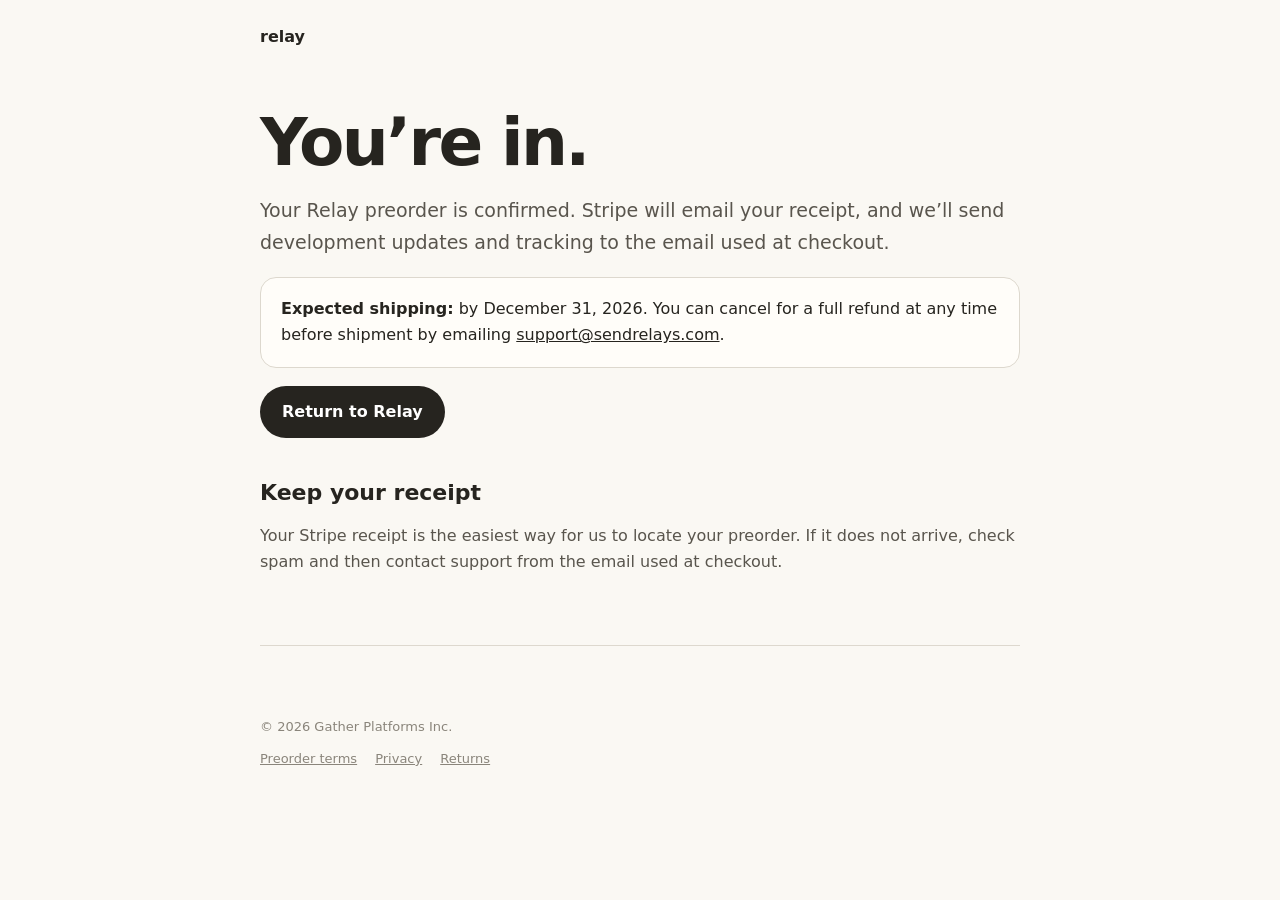
==== order-confirmed.html @ 5e167f83 "Launch Relay preorder site" ====
<!doctype html><html lang="en"><head><meta charset="utf-8"><meta name="viewport" content="width=device-width,initial-scale=1"><title>Relay Preorder Confirmed</title><link rel="stylesheet" href="legal.css"></head><body><header><a href="index.html">relay</a></header><main><h1>You’re in.</h1><p class="lede">Your Relay preorder is confirmed. Stripe will email your receipt, and we’ll send development updates and tracking to the email used at checkout.</p><div class="notice"><strong>Expected shipping:</strong> by December 31, 2026. You can cancel for a full refund at any time before shipment by emailing <a href="mailto:support@sendrelays.com">support@sendrelays.com</a>.</div><a class="button" href="index.html">Return to Relay</a><h2>Keep your receipt</h2><p>Your Stripe receipt is the easiest way for us to locate your preorder. If it does not arrive, check spam and then contact support from the email used at checkout.</p></main><footer>© 2026 Gather Platforms Inc.<nav><a href="preorder-policy.html">Preorder terms</a><a href="privacy.html">Privacy</a><a href="returns.html">Returns</a></nav></footer></body></html>
---- legal.css ----
@font-face{font-family:GeneralSans;src:local("Arial");font-display:swap}*{box-sizing:border-box}body{margin:0;background:#faf8f3;color:#26241f;font-family:GeneralSans,system-ui,-apple-system,sans-serif;line-height:1.65}a{color:inherit}header,main,footer{width:min(760px,calc(100% - 40px));margin:auto}header{display:flex;justify-content:space-between;align-items:center;padding:24px 0 60px}header a{text-decoration:none;font-weight:650}.pill{padding:9px 16px;border-radius:999px;background:#26241f;color:#fff;font-size:13px}h1{font-size:clamp(38px,7vw,66px);line-height:1;letter-spacing:-.04em;margin:0 0 16px}h2{font-size:22px;line-height:1.2;margin:42px 0 10px}h3{font-size:17px;margin:28px 0 7px}p,li{color:#59554d}.lede{font-size:19px;max-width:62ch}.meta{font-size:13px;color:#8a857b;margin-bottom:42px}.notice{padding:18px 20px;border:1px solid #ddd8ce;border-radius:16px;background:#fffdf9}.button{display:inline-block;margin-top:18px;padding:13px 22px;border-radius:999px;background:#26241f;color:#fff;text-decoration:none;font-weight:600}footer{padding:70px 0 45px;border-top:1px solid #ddd8ce;margin-top:70px;font-size:13px;color:#8a857b}footer nav{display:flex;flex-wrap:wrap;gap:10px 18px;margin-top:10px}ul{padding-left:22px}@media(max-width:520px){header{padding-bottom:40px}}
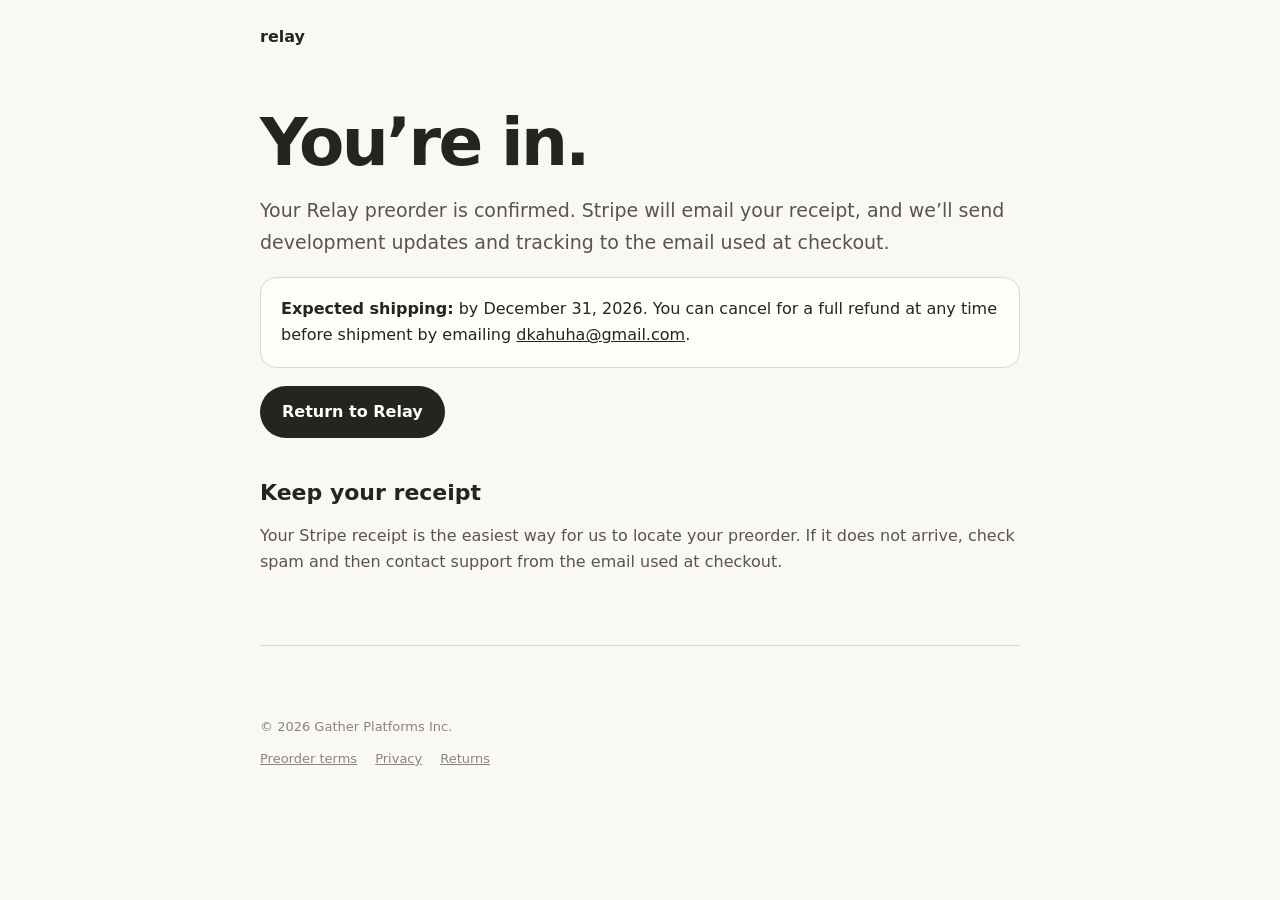
==== commit 8546ffde: "fix: use reachable preorder support email" ====
--- a/order-confirmed.html
+++ b/order-confirmed.html
@@ -1 +1 @@
-<!doctype html><html lang="en"><head><meta charset="utf-8"><meta name="viewport" content="width=device-width,initial-scale=1"><title>Relay Preorder Confirmed</title><link rel="stylesheet" href="legal.css"></head><body><header><a href="index.html">relay</a></header><main><h1>You’re in.</h1><p class="lede">Your Relay preorder is confirmed. Stripe will email your receipt, and we’ll send development updates and tracking to the email used at checkout.</p><div class="notice"><strong>Expected shipping:</strong> by December 31, 2026. You can cancel for a full refund at any time before shipment by emailing <a href="mailto:support@sendrelays.com">support@sendrelays.com</a>.</div><a class="button" href="index.html">Return to Relay</a><h2>Keep your receipt</h2><p>Your Stripe receipt is the easiest way for us to locate your preorder. If it does not arrive, check spam and then contact support from the email used at checkout.</p></main><footer>© 2026 Gather Platforms Inc.<nav><a href="preorder-policy.html">Preorder terms</a><a href="privacy.html">Privacy</a><a href="returns.html">Returns</a></nav></footer></body></html>
+<!doctype html><html lang="en"><head><meta charset="utf-8"><meta name="viewport" content="width=device-width,initial-scale=1"><title>Relay Preorder Confirmed</title><link rel="stylesheet" href="legal.css"></head><body><header><a href="index.html">relay</a></header><main><h1>You’re in.</h1><p class="lede">Your Relay preorder is confirmed. Stripe will email your receipt, and we’ll send development updates and tracking to the email used at checkout.</p><div class="notice"><strong>Expected shipping:</strong> by December 31, 2026. You can cancel for a full refund at any time before shipment by emailing <a href="mailto:dkahuha@gmail.com">dkahuha@gmail.com</a>.</div><a class="button" href="index.html">Return to Relay</a><h2>Keep your receipt</h2><p>Your Stripe receipt is the easiest way for us to locate your preorder. If it does not arrive, check spam and then contact support from the email used at checkout.</p></main><footer>© 2026 Gather Platforms Inc.<nav><a href="preorder-policy.html">Preorder terms</a><a href="privacy.html">Privacy</a><a href="returns.html">Returns</a></nav></footer></body></html>
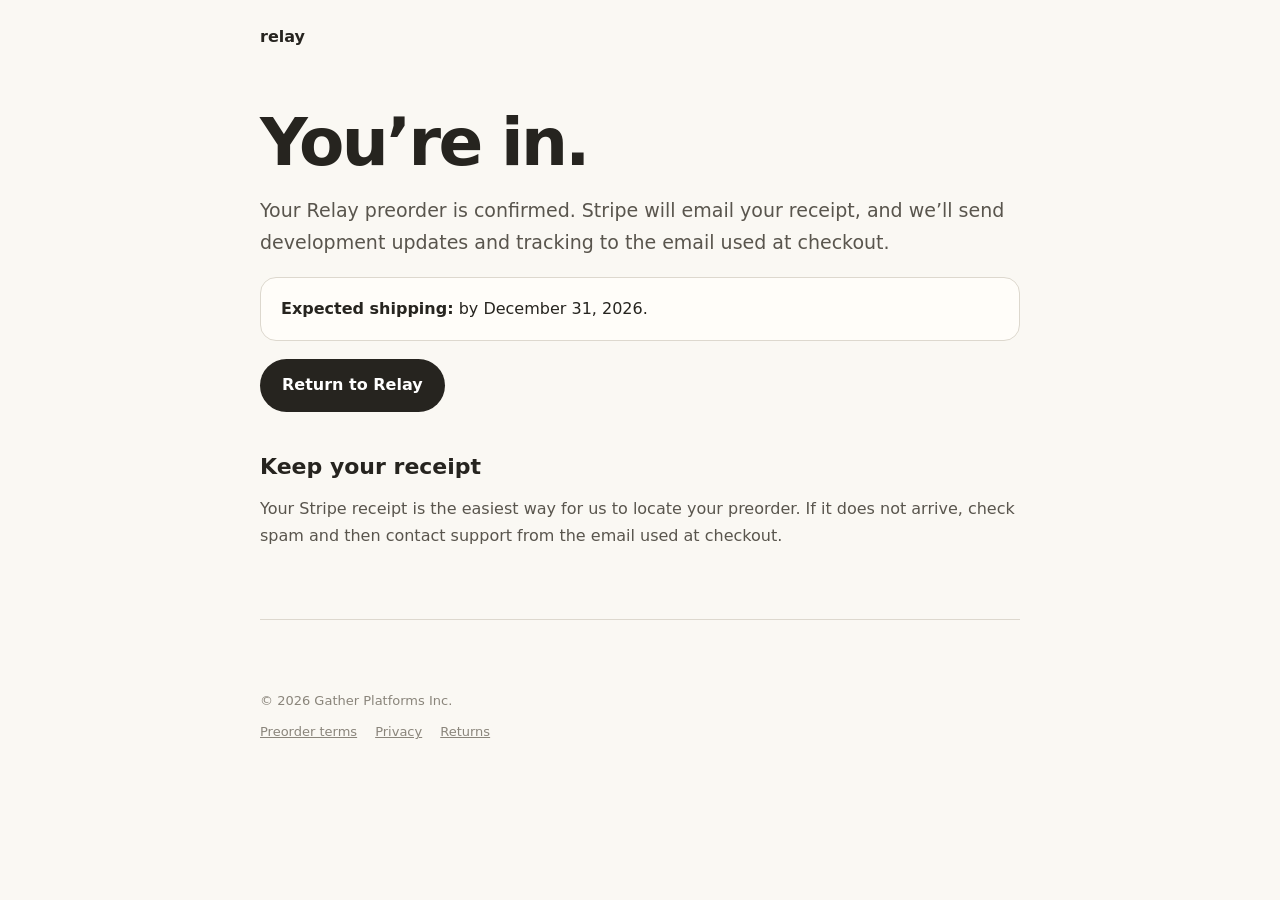
==== commit 49303424: "fix: narrow preorder cancellation policy" ====
--- a/order-confirmed.html
+++ b/order-confirmed.html
@@ -1 +1,13 @@
-<!doctype html><html lang="en"><head><meta charset="utf-8"><meta name="viewport" content="width=device-width,initial-scale=1"><title>Relay Preorder Confirmed</title><link rel="stylesheet" href="legal.css"></head><body><header><a href="index.html">relay</a></header><main><h1>You’re in.</h1><p class="lede">Your Relay preorder is confirmed. Stripe will email your receipt, and we’ll send development updates and tracking to the email used at checkout.</p><div class="notice"><strong>Expected shipping:</strong> by December 31, 2026. You can cancel for a full refund at any time before shipment by emailing <a href="mailto:dkahuha@gmail.com">dkahuha@gmail.com</a>.</div><a class="button" href="index.html">Return to Relay</a><h2>Keep your receipt</h2><p>Your Stripe receipt is the easiest way for us to locate your preorder. If it does not arrive, check spam and then contact support from the email used at checkout.</p></main><footer>© 2026 Gather Platforms Inc.<nav><a href="preorder-policy.html">Preorder terms</a><a href="privacy.html">Privacy</a><a href="returns.html">Returns</a></nav></footer></body></html>
+<!doctype html>
+<html lang="en">
+<head><meta charset="utf-8"><meta name="viewport" content="width=device-width,initial-scale=1"><title>Relay Preorder Confirmed</title><link rel="stylesheet" href="legal.css"></head>
+<body>
+<header><a href="index.html">relay</a></header>
+<main>
+<h1>You’re in.</h1><p class="lede">Your Relay preorder is confirmed. Stripe will email your receipt, and we’ll send development updates and tracking to the email used at checkout.</p>
+<div class="notice"><strong>Expected shipping:</strong> by December 31, 2026.</div>
+<a class="button" href="index.html">Return to Relay</a>
+<h2>Keep your receipt</h2><p>Your Stripe receipt is the easiest way for us to locate your preorder. If it does not arrive, check spam and then contact support from the email used at checkout.</p>
+</main>
+<footer>© 2026 Gather Platforms Inc.<nav><a href="preorder-policy.html">Preorder terms</a><a href="privacy.html">Privacy</a><a href="returns.html">Returns</a></nav></footer>
+</body></html>
